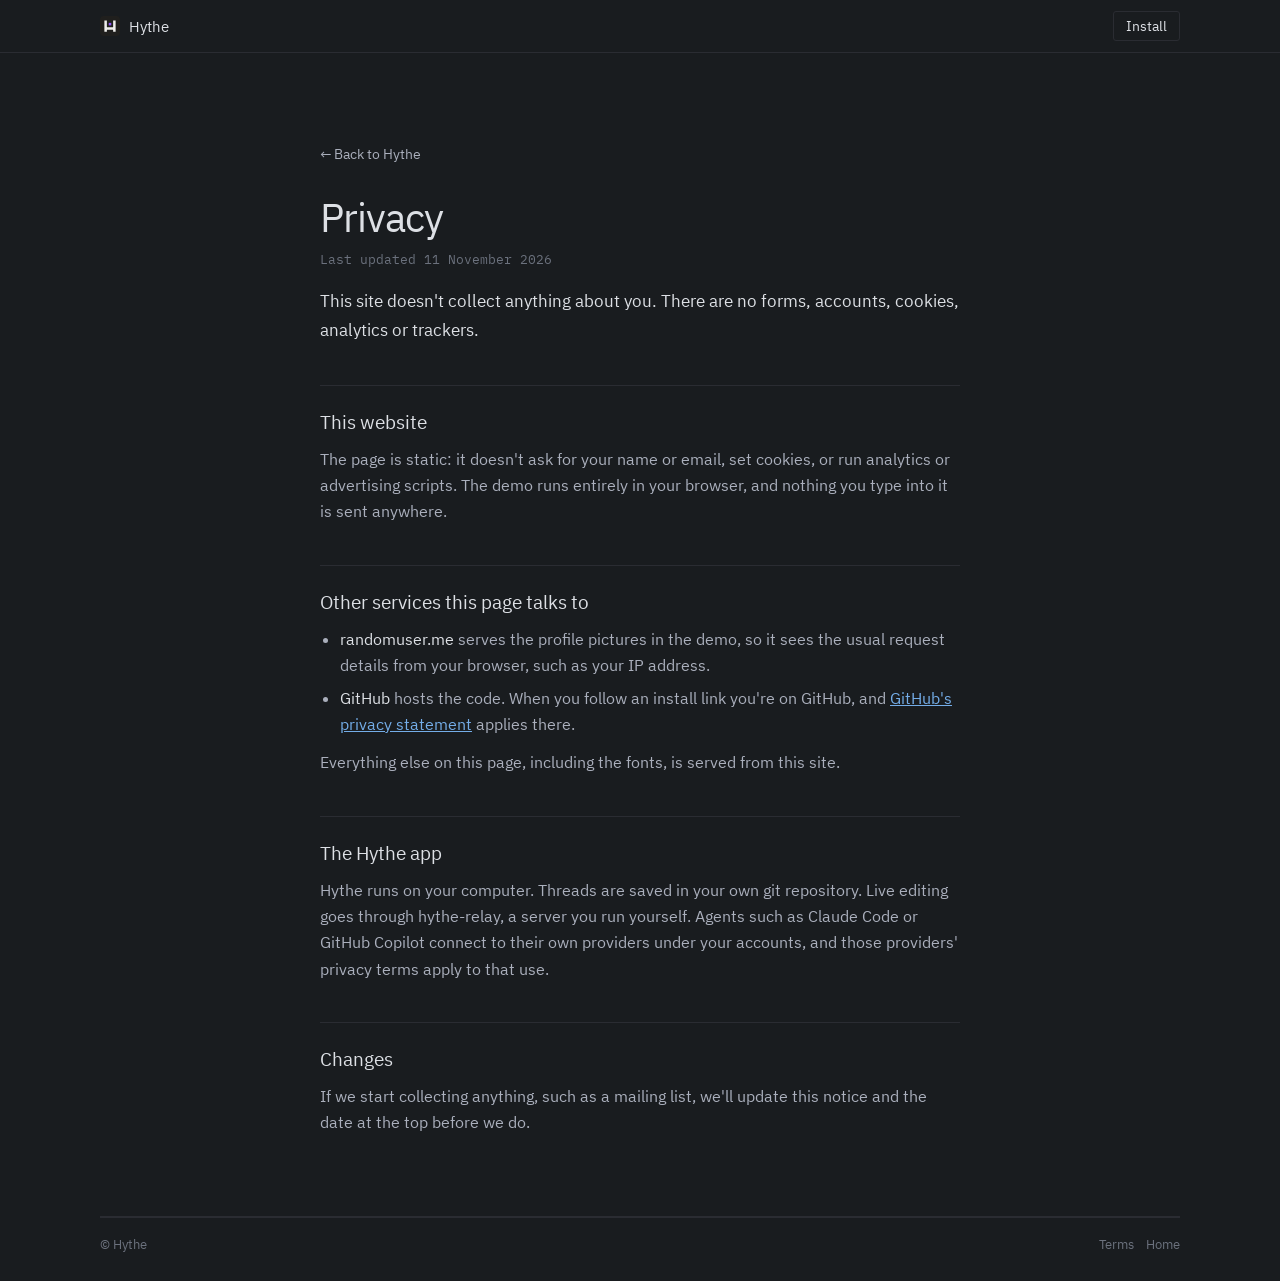
==== waitlist/privacy.html @ 98a684b7 "Redesign the Hythe site around installing from GitHub Replace the waitlist with an install card: thr" ====
<!doctype html>
<!-- DRAFT: plain-language privacy notice. Have it reviewed before launch. -->
<html lang="en">
<head>
<meta charset="utf-8">
<meta name="viewport" content="width=device-width, initial-scale=1, viewport-fit=cover">
<title>Privacy · Hythe</title>
<meta name="theme-color" content="#191c1f">
<link rel="icon" href="logo.svg" type="image/svg+xml">
<link rel="stylesheet" href="style.css">
</head>
<body>
<nav class="nav">
  <div class="wrap navin">
    <a class="brand" href="index.html"><img src="logo.svg" alt="" width="20" height="20"><span>Hythe</span></a>
    <span class="grow"></span>
    <a class="navjoin" href="index.html#install">Install</a>
  </div>
</nav>

<main class="legal wrap">
  <a class="back" href="index.html">← Back to Hythe</a>
  <h1>Privacy</h1>
  <p class="upd">Last updated 11 November 2026</p>
  <p class="lede2">This site doesn't collect anything about you. There are no forms, accounts, cookies, analytics or trackers.</p>

  <h2>This website</h2>
  <p>The page is static: it doesn't ask for your name or email, set cookies, or run analytics or advertising scripts. The demo runs entirely in your browser, and nothing you type into it is sent anywhere.</p>

  <h2>Other services this page talks to</h2>
  <ul>
    <li><strong>randomuser.me</strong> serves the profile pictures in the demo, so it sees the usual request details from your browser, such as your IP address.</li>
    <li><strong>GitHub</strong> hosts the code. When you follow an install link you're on GitHub, and <a href="https://docs.github.com/site-policy/privacy-policies/github-general-privacy-statement" target="_blank" rel="noopener noreferrer">GitHub's privacy statement</a> applies there.</li>
  </ul>
  <p>Everything else on this page, including the fonts, is served from this site.</p>

  <h2>The Hythe app</h2>
  <p>Hythe runs on your computer. Threads are saved in your own git repository. Live editing goes through hythe-relay, a server you run yourself. Agents such as Claude Code or GitHub Copilot connect to their own providers under your accounts, and those providers' privacy terms apply to that use.</p>

  <h2>Changes</h2>
  <p>If we start collecting anything, such as a mailing list, we'll update this notice and the date at the top before we do.</p>
</main>

<footer class="site-foot wrap">
  <div class="fbase"><span>© Hythe</span><span class="grow"></span><a href="terms.html">Terms</a><a href="index.html">Home</a></div>
</footer>
</body>
</html>
---- waitlist/style.css ----
/* Hythe waitlist. Colours come from the editor's theme (src/theme.rs); purple is the logo's.
   Flat on purpose: 1px borders, no shadows, blur, gradients or glows. */
@font-face{font-family:"IBM Plex Sans";src:url(fonts/IBMPlexSans-Regular.ttf) format("truetype");font-display:swap}
@font-face{font-family:"IBM Plex Mono";src:url(fonts/IBMPlexMono-Regular.ttf) format("truetype");font-display:swap}
:root{
  --page:#191c1f;      /* editor background: the whole page sits on it */
  --panel:#202327;     /* sidebar */
  --card:#16191b;      /* code and diff cards */
  --border:#2a2c32; --hover:#26292e; --selected:#2d2f35;
  --text:#dde0e5; --dim:#aaafbc; --faint:#6b717d; --gutter:#5d6370;
  --brand:#8f57f6;     /* the square in the logo */
  --brand-btn:#7444e0; --brand-btn-hover:#8152ec;
  --accent:#74ade8;    /* links and @mentions, as in the editor */
  --added:#a1c181; --removed:#d07277; --added-bg:#202e25; --removed-bg:#361e23;
  --comment:#b58be2; --comment-bg:#383246; --claude:#e08a5c; --copilot:#9b86e8;
  --sans:"IBM Plex Sans",system-ui,-apple-system,"Segoe UI",sans-serif;
  --mono:"IBM Plex Mono",ui-monospace,Consolas,monospace;
  --gut:clamp(16px,4vw,40px);
}
*{box-sizing:border-box;margin:0}
html{color-scheme:dark;scroll-behavior:smooth;scroll-padding-top:72px}
body{background:var(--page);color:var(--text);font-family:var(--sans);-webkit-font-smoothing:antialiased;overflow-x:hidden}
button,input{font:inherit;color:inherit}
a{color:inherit}
:focus-visible{outline:1px solid var(--brand);outline-offset:2px}
.grow{flex:1}
.faint{color:var(--faint)}
.wrap{width:100%;max-width:1160px;margin:0 auto;padding-left:var(--gut);padding-right:var(--gut)}
.sr{position:absolute;width:1px;height:1px;overflow:hidden;clip:rect(0 0 0 0)}

/* ---------- nav ---------- */
.nav{position:sticky;top:0;z-index:20;background:var(--page);border-bottom:1px solid var(--border)}
.navin{display:flex;align-items:center;gap:24px;height:52px}
.navin a{text-decoration:none;font-size:14px;color:var(--dim);transition:color .15s}
.navin a:hover{color:var(--text)}
.brand{display:flex;align-items:center;gap:9px;color:var(--text)!important;font-size:15px!important}
.brand img{display:block;border-radius:4px}
.navjoin{color:var(--text)!important;border:1px solid var(--border);border-radius:3px;padding:5px 12px;transition:border-color .15s}
.navjoin:hover{border-color:var(--brand)}

/* ---------- hero: pitch left, signup thread right ---------- */
.hero{display:grid;grid-template-columns:minmax(0,1.15fr) minmax(0,.85fr);gap:clamp(32px,6vw,80px);align-items:center;
  padding-top:clamp(64px,12vh,128px);padding-bottom:clamp(64px,10vh,112px)}
.status{display:flex;align-items:center;gap:9px;font:12px var(--mono);color:var(--dim);margin-bottom:24px}
.sq{width:8px;height:8px;background:var(--brand)}
.headline{font-weight:400;font-size:clamp(38px,5.2vw,64px);line-height:1.04;letter-spacing:-.035em;max-width:13ch;text-wrap:balance}
.sub{margin-top:24px;color:var(--dim);font-size:17px;line-height:1.6;max-width:46ch}

.join{background:var(--page);border:1px solid var(--border);border-radius:6px;overflow:hidden}
.jhdr{display:flex;align-items:center;height:38px;padding:0 14px;border-bottom:1px solid var(--border);font-size:13px;background:var(--panel)}
.jhdr::before{content:"#";color:var(--faint);margin-right:6px;font-family:var(--mono)}
.jcount{font:12px var(--mono);color:var(--faint)}
.jfeed{padding:16px 14px 18px;display:flex;flex-direction:column;gap:14px}
.jfeed .m{display:flex;gap:10px;line-height:1.55;font-size:14px}
.jfeed .who{display:block;font-weight:400;font-size:12.5px;color:var(--dim);margin-bottom:1px}
.jfeed .m.err p{color:var(--removed)}
.jfeed .m.ok p{color:var(--text)}
.logoav{width:22px;height:22px;border-radius:4px}
.jcomposer{display:flex;align-items:center;gap:10px;padding:8px 8px 8px 14px;border-top:1px solid var(--border)}
.jcomposer input{flex:1;min-width:0;background:none;border:0;outline:0;font-size:16px;height:36px}
.jcomposer:focus-within{background:var(--card)}
#btn{flex:none;border:0;border-radius:3px;height:34px;padding:0 16px;background:var(--brand-btn);color:#fff;font-size:14px;cursor:pointer;transition:background-color .15s}
#btn:hover{background:var(--brand-btn-hover)}
#btn:disabled{opacity:.6;cursor:progress}
.jnote{padding:9px 14px;border-top:1px solid var(--border);font-size:12.5px;color:var(--faint)}
.join.done .jcomposer,.join.done .jnote{display:none}
::placeholder{color:var(--faint)}

/* ---------- section scaffolding ---------- */
.block{padding-top:clamp(72px,11vh,120px)}
.bhead h2{font-weight:400;font-size:clamp(24px,2.6vw,30px);letter-spacing:-.02em;line-height:1.2}
.bhead p{margin-top:10px;color:var(--dim);font-size:15px;line-height:1.6;max-width:48ch}
#demo .bhead{display:flex;align-items:baseline;gap:20px;margin-bottom:20px}
#demo .bhead p{margin-top:0;max-width:none}
.split{display:grid;grid-template-columns:260px minmax(0,1fr);gap:clamp(32px,6vw,80px);align-items:start}
.split .bhead{position:sticky;top:84px}

/* ---------- demo frame: tab bar on top, window, caption ---------- */
.frame{border:1px solid var(--border);border-radius:6px;overflow:hidden;background:var(--page)}
.tabs{display:flex;background:var(--card);border-bottom:1px solid var(--border);overflow-x:auto;scrollbar-width:none}
.tabs::-webkit-scrollbar{display:none}
.tabs button{flex:none;display:flex;align-items:center;gap:8px;height:38px;padding:0 16px;border:0;border-right:1px solid var(--border);background:none;color:var(--faint);font-size:13px;cursor:pointer;position:relative;transition:color .15s,background-color .15s}
.tabs button .ic{width:13px;height:13px}
.tabs button:hover{color:var(--text)}
.tabs button.on{background:var(--page);color:var(--text)}
.tabs button.on::before{content:"";position:absolute;left:0;right:0;top:0;height:1px;background:var(--brand)}
.tabs button.on::after{content:"";position:absolute;left:0;right:0;bottom:-1px;height:1px;background:var(--page)}
.caption{border-top:1px solid var(--border);padding:11px 16px;font-size:13.5px;color:var(--dim);line-height:1.5}
.caption b{font-weight:400;color:var(--text)}

/* ---------- the Hythe window ---------- */
.app{position:relative;height:clamp(520px,70vh,660px);display:flex;background:var(--page);font-size:13px}
.hdr{flex:none;height:36px;display:flex;align-items:center;gap:2px;padding:0 8px;border-bottom:1px solid var(--border)}
.ic{flex:none;width:14px;height:14px;display:inline-block;background:currentColor;-webkit-mask:var(--m) center/contain no-repeat;mask:var(--m) center/contain no-repeat}
.ib{flex:none;display:inline-flex;align-items:center;gap:5px;border:0;background:none;color:var(--dim);padding:5px;border-radius:3px;cursor:pointer;font-size:12.5px;line-height:1;transition:background-color .15s,color .15s}
.ib:hover{background:var(--hover);color:var(--text)}
.ib.on{background:var(--selected);color:var(--text)}
.ib .ic[data-i=min],.ib .ic[data-i=max],.ib .ic[data-i=close]{width:12px;height:12px}
.av{flex:none;width:20px;height:20px;border-radius:50%;display:inline-grid;place-items:center;font:10px var(--sans);color:#fff}
.u1{background:#9b5de5}.u2{background:#e8553e}.u3{background:#2f9e8f}
.ag{background:none;border:1.5px solid currentColor}
.ag.claude{color:var(--claude)}.ag.copilot{color:var(--copilot)}
.ag .ic{width:10px;height:10px}

.side{flex:none;width:230px;display:flex;flex-direction:column;min-height:0;background:var(--panel);border-right:1px solid var(--border)}
.side .hdr{border-bottom:0}
.list{flex:1;min-height:0;overflow-y:auto;scrollbar-width:none;padding:0 6px 6px}
.list::-webkit-scrollbar{display:none}
.sh{display:flex;align-items:center;font-size:11.5px;color:var(--faint);padding:10px 6px 4px}
.sh .ib{padding:2px}
.row{display:flex;align-items:center;gap:8px;width:100%;border:0;background:none;text-align:left;padding:5px 6px;border-radius:3px;white-space:nowrap;overflow:hidden;color:var(--text);font-size:13px;cursor:pointer}
.row .ic{width:12px;height:12px;color:var(--dim)}
.row.in{padding-left:24px}.row.in2{padding-left:42px}
.row.dim{color:var(--dim)}
.row:hover{background:var(--hover)}
.row.on{background:var(--selected)}
.row .busy{width:6px;height:6px;border-radius:50%;background:var(--accent);margin-left:auto;flex:none}
.acct{flex:none;height:38px;display:flex;align-items:center;gap:8px;padding:0 12px;border:0;border-top:1px solid var(--border);background:none;cursor:pointer;font-size:13px;text-align:left}
.acct:hover{background:var(--hover)}
.acct .ic{width:12px;height:12px;color:var(--dim)}

.col{flex:1 1 0;display:flex;flex-direction:column;min-width:0;min-height:0}
.thread+.editor{border-left:1px solid var(--border)}
.ttl{white-space:nowrap;overflow:hidden;text-overflow:ellipsis;padding-left:4px;font-size:13px}
.avs{display:flex;margin-right:4px}.avs .av{width:18px;height:18px;margin-left:-5px;border:2px solid var(--page);box-sizing:content-box}
.feed{flex:1;min-height:0;overflow-y:auto;padding:10px 12px;display:flex;flex-direction:column;gap:14px}
.feed .m{display:flex;gap:10px;line-height:1.55;animation:rise .3s both}
.m .body{min-width:0;flex:1}
.m p+p{margin-top:6px}
.m code{font:12px var(--mono);color:var(--dim)}
.mi{flex:none;display:flex;gap:2px;opacity:0;transition:opacity .15s}
.m:hover .mi,.m:focus-within .mi{opacity:1}
.mi .ib{padding:3px}.mi .ic{width:11px;height:11px}
.at{color:var(--accent)}
.hint{margin:auto;text-align:center;color:var(--faint);font-size:13px;line-height:1.6}
.mark{background:var(--comment-bg);border:0;border-bottom:1px solid var(--comment);color:inherit;font:inherit;padding:0 1px;cursor:pointer;border-radius:2px}
.mark:hover{background:#443c57}
.fold{display:inline-flex;align-items:center;gap:5px;margin-top:6px;font-size:12px;color:var(--comment);background:none;border:0;padding:0;cursor:pointer}
.fold .ic{width:11px;height:11px;transition:transform .2s}
.fold.open .ic{transform:rotate(90deg)}
.quote{margin-top:6px;border-left:2px solid var(--comment);background:var(--card);padding:7px 10px;font-size:12.5px}
.quote[hidden]{display:none}
.quote q{display:block;color:var(--faint);font-size:12px;margin-bottom:5px;quotes:none}
.quote .who{display:flex;align-items:center;gap:6px;color:var(--dim);font-size:12px;margin:6px 0 2px}
.quote .who:first-of-type{margin-top:0}
.quote .who .av{width:14px;height:14px;font-size:8px}
.reply{display:flex;margin-top:7px;border-top:1px solid var(--border);padding-top:6px}
.reply input{flex:1;font-size:12.5px;background:none;border:0;outline:0}
.card{margin-top:8px;border:1px solid var(--border);border-radius:3px;overflow:hidden;background:var(--card);font:12px/1.6 var(--mono)}
.card .ch{display:flex;align-items:center;gap:8px;padding:5px 8px;font:12px var(--sans);color:var(--dim);border-bottom:1px solid var(--border)}
.card .ch b{font-weight:400;color:var(--text)}
.card .l{padding:0 8px;white-space:pre;overflow:hidden;text-overflow:ellipsis}
.l.add{background:var(--added-bg);color:var(--added)}.l.del{background:var(--removed-bg);color:var(--removed)}
.acts{margin-left:auto;display:flex;gap:4px}
.acts button{border:1px solid var(--border);background:var(--page);color:var(--text);border-radius:3px;padding:2px 9px;font-size:11.5px;cursor:pointer}
.acts button:hover{background:var(--hover)}
.acts button.yes{border-color:var(--accent);color:var(--accent)}
.state{margin-left:auto;font-size:11.5px}.state.ok{color:var(--added)}.state.no{color:var(--removed)}
.typing{display:inline-flex;gap:3px;padding-top:8px}
.typing i{width:5px;height:5px;border-radius:50%;background:var(--faint);animation:bounce 1s infinite}
.typing i:nth-child(2){animation-delay:.15s}.typing i:nth-child(3){animation-delay:.3s}
.composer{flex:none;display:flex;align-items:center;gap:6px;padding:8px 10px;border-top:1px solid var(--border)}
.composer input{flex:1;min-width:0;font-size:13px;padding:0 4px;background:none;border:0;outline:0}
.foot-bar{flex:none;height:34px;display:flex;align-items:center;gap:6px;padding:0 6px 0 12px;border-top:1px solid var(--border);font-size:12px;color:var(--dim)}
.foot-bar>.ic{width:13px;height:13px}
.foot-bar .ib{padding:4px}.foot-bar .ib .ic{width:13px;height:13px}
.add{color:var(--added)}.del{color:var(--removed)}

.tab{display:flex;align-items:center;gap:6px;white-space:nowrap;padding-left:4px;font-size:13px}
.tab .n{color:var(--accent);font-size:12px}
.esub{flex:none;display:flex;align-items:center;gap:6px;height:30px;padding:0 12px;font-size:12px;color:var(--dim);border-bottom:1px solid var(--border)}
.esub:empty{display:none}
.code{flex:1;min-height:0;overflow-y:auto;overflow-x:hidden;padding:8px 0;font:12.5px/1.7 var(--mono);color:var(--text);position:relative;cursor:text}
.ln{display:flex;white-space:pre;position:relative}
.ln .g{flex:none;width:40px;padding-right:12px;text-align:right;color:var(--gutter);user-select:none}
.ln.add{background:var(--added-bg)}.ln.del{background:var(--removed-bg)}
.ln.add .t{color:var(--added)}.ln.del .t{color:var(--removed)}
.k{color:#b477cf}.s{color:#a1c181}.f{color:#74ade8}.c{color:#6b717d;font-style:italic}.n{color:#d19a66}.ty{color:#dfc184}
.cur{position:absolute;top:0;width:2px;height:1.7em;transition:top .5s cubic-bezier(.3,.7,.2,1),left .5s cubic-bezier(.3,.7,.2,1);pointer-events:none}
.cur::after{content:attr(data-n);position:absolute;bottom:100%;left:0;font:10px var(--sans);color:#111;padding:0 5px;border-radius:2px 2px 2px 0;white-space:nowrap}
.cur.a{background:#3fb8a9}.cur.a::after{background:#3fb8a9}
.cur.b{background:#ff6b4a}.cur.b::after{background:#ff6b4a}
.cur.me{background:#c77bf0;animation:blink 1.1s steps(1) infinite}.cur.me::after{background:#c77bf0}
.term{flex:none;height:46%;border-top:1px solid var(--border);background:var(--card);padding:8px 12px;font:12.5px/1.6 var(--mono);color:var(--dim);overflow-y:auto;cursor:text}
.term[hidden]{display:none}
.term pre{font:inherit;white-space:pre-wrap;margin:0}
.term .p{color:var(--accent)}.term .o{color:var(--added)}.term .e{color:var(--removed)}
.term form{display:flex;gap:8px}.term input{flex:1;font:inherit;color:var(--text);background:none;border:0;outline:0}

.code.panel{font:13px/1.4 var(--sans);padding:0;cursor:default}
.hist{padding:10px 12px;display:flex;flex-direction:column;gap:7px}
.hb{display:flex;align-items:center;gap:6px}
.hb .ic{width:13px;height:13px;color:var(--dim)}
.hl{display:flex;gap:4px;margin-left:-6px}
.hl .ib{font-size:12.5px;padding:4px 6px}
.cmsg{width:100%;background:var(--card);border:1px solid var(--border);border-radius:3px;padding:7px 9px;font-size:12.5px;outline:0}
.cmsg:focus{border-color:var(--accent)}
.cbtn{width:100%;border:0;background:none;font-size:12.5px;padding:7px;border-radius:3px;cursor:pointer}
.cbtn:hover{background:var(--hover)}
.cbtn:disabled{color:var(--added);cursor:default;background:none}
.hs{display:flex;align-items:center;font-size:11.5px;color:var(--faint);padding-top:6px}
.fr{display:flex;align-items:center;gap:7px;font-size:12.5px;padding:3px 0;white-space:nowrap;overflow:hidden}
.fr .sm{font-size:11px}
.st{font:11px var(--mono);width:10px}.st.U{color:var(--added)}.st.M{color:#dfc184}
.cm{display:flex;gap:9px;margin-top:4px}
.cc{flex:1;min-width:0;text-align:left;border:1px solid var(--border);background:var(--card);border-radius:3px;padding:8px 10px;cursor:pointer;display:flex;flex-direction:column;gap:4px}
.cc:hover{border-color:var(--selected);background:var(--hover)}
.cc b{font-weight:400;font-size:13px}
.cc>span{color:var(--dim);font-size:12px}
.cc .hash{font:11px var(--mono);color:var(--accent)}
.cc .cfiles{display:none;border-top:1px solid var(--border);margin-top:4px;padding-top:4px}
.cc.open .cfiles{display:block}

.pop{position:absolute;z-index:5;min-width:200px;background:var(--panel);border:1px solid var(--border);border-radius:4px;padding:4px}
.pop[hidden]{display:none}
.pop button{display:flex;align-items:center;gap:8px;width:100%;border:0;background:none;text-align:left;padding:6px 8px;border-radius:3px;font-size:13px;cursor:pointer}
.pop button:hover,.pop button.hi{background:var(--hover)}
.pop button .ic{width:12px;height:12px;color:var(--dim)}
.pop button kbd{margin-left:auto;font:11px var(--mono);color:var(--faint)}
.pop input{width:100%;padding:7px 8px;font-size:13px;border:0;border-bottom:1px solid var(--border);margin-bottom:4px;background:none;outline:0}
.pop .empty{padding:8px;color:var(--faint);font-size:12.5px}
.toast{position:absolute;left:50%;bottom:48px;z-index:6;transform:translate(-50%,6px);opacity:0;pointer-events:none;background:var(--selected);border:1px solid var(--border);color:var(--text);font-size:12.5px;padding:7px 12px;border-radius:4px;transition:opacity .2s,transform .2s;white-space:nowrap;max-width:90%;overflow:hidden;text-overflow:ellipsis}
.toast.show{opacity:1;transform:translate(-50%,0)}

.app.ns .side{display:none}
.app:not(.ns) #sideOpen{display:none}
.app.nt .thread{display:none}
.app.ne .editor{display:none}
.app.nt .editor{border-left:0}

.feed,.code,.term{scrollbar-width:thin;scrollbar-color:var(--selected) transparent}
.feed::-webkit-scrollbar,.code::-webkit-scrollbar,.term::-webkit-scrollbar{width:4px}
.feed::-webkit-scrollbar-thumb,.code::-webkit-scrollbar-thumb,.term::-webkit-scrollbar-thumb{background:var(--selected)}

/* ---------- what's different ---------- */
.flist{border-top:1px solid var(--border)}
.fitem{display:grid;grid-template-columns:20px minmax(0,1fr) auto;gap:16px;align-items:start;padding:22px 0;border-bottom:1px solid var(--border)}
.fitem>.ic{width:16px;height:16px;color:var(--brand);margin-top:3px}
.fitem h3{font-weight:400;font-size:17px;letter-spacing:-.01em}
.fitem p{margin-top:5px;color:var(--dim);font-size:14.5px;line-height:1.6;max-width:56ch}
.open{display:inline-flex;align-items:center;gap:6px;margin-top:1px;border:1px solid var(--border);background:none;border-radius:3px;padding:6px 11px;font-size:13px;color:var(--dim);cursor:pointer;white-space:nowrap;transition:border-color .15s,color .15s}
.open:hover{border-color:var(--brand);color:var(--text)}
.open .ic{width:12px;height:12px}

/* ---------- built on: plain list of projects ---------- */
.deps{border:1px solid var(--border);border-radius:6px;overflow:hidden}
.dh{padding:10px 16px;font-size:12.5px;color:var(--faint);background:var(--card);border-bottom:1px solid var(--border)}
.dh+.dep{border-top:0}
.dep{display:grid;grid-template-columns:minmax(0,1fr) auto 16px;gap:16px;align-items:center;padding:13px 16px;text-decoration:none;font-size:15px;transition:background-color .15s}
.dep+.dep{border-top:1px solid var(--border)}
.dep:hover{background:var(--hover)}
.dep .k2{color:var(--text)}
.dep .eq{color:var(--faint)}
.dep .v{color:var(--added)}
.dep .r{font-size:13.5px;color:var(--dim)}
.dep .go{width:12px;height:12px;color:var(--faint);transition:color .15s}
.dep:hover .go{color:var(--brand)}
.deps .dh.also{border-top:1px solid var(--border)}

/* ---------- closing ---------- */
.close{display:flex;align-items:center;gap:24px;margin-top:clamp(72px,11vh,120px);padding-top:56px;padding-bottom:56px;border-top:1px solid var(--border)}
.close h2{font-weight:400;font-size:clamp(24px,3vw,34px);letter-spacing:-.02em;flex:1}
.closebtn{flex:none;text-decoration:none;background:var(--brand-btn);color:#fff;border-radius:3px;padding:11px 20px;font-size:15px;transition:background-color .15s}
.closebtn:hover{background:var(--brand-btn-hover)}
.foot{display:flex;align-items:center;gap:10px;border-top:1px solid var(--border);padding-top:20px;padding-bottom:28px;font-size:13px;color:var(--faint)}
.foot img{border-radius:3px}
.foot a{text-decoration:none;transition:color .15s}.foot a:hover{color:var(--text)}

/* ---------- responsive ---------- */
@media (max-width:1000px){
  .app:not(.so) .side{display:none}
  .app.so .side{position:absolute;inset:0 auto 0 0;z-index:4;border-right:1px solid var(--border)}
  .app:not(.so) #sideOpen{display:inline-flex}
  .app.so #sideOpen{display:none}
}
@media (max-width:860px){
  .hero{grid-template-columns:minmax(0,1fr);padding-top:48px}
  .split{grid-template-columns:minmax(0,1fr);gap:24px}
  .split .bhead{position:static}
  #demo .bhead{display:block}
  #demo .bhead p{margin-top:8px}
}
@media (max-width:680px){
  .navin a:not(.brand):not(.navjoin){display:none}
  .navin{gap:12px}
  .app{height:min(580px,76svh)}
  .app[data-focus=thread] .editor,.app[data-focus=editor] .thread{display:none}
  .app .thread+.editor{border-left:0}
  .share span{display:none}
  .side{width:82%}
  .fitem{grid-template-columns:20px minmax(0,1fr)}
  .fitem .open{grid-column:2;justify-self:start}
  .dep{grid-template-columns:minmax(0,1fr) 16px}
  .dep .r{display:none}
  .close{flex-direction:column;align-items:flex-start}
  .tabs button{padding:0 13px}
}

@keyframes rise{from{opacity:0;transform:translateY(6px)}to{opacity:1;transform:none}}
@keyframes blink{50%{opacity:0}}
@keyframes bounce{40%{transform:translateY(-3px)}}
@media (prefers-reduced-motion:reduce){*{animation:none!important;transition:none!important}html{scroll-behavior:auto}}

/* ---------- icons (stroke SVGs used as masks) ---------- */
[data-i=menu]{--m:url("data:image/svg+xml,%3Csvg xmlns='http://www.w3.org/2000/svg' viewBox='0 0 24 24' fill='none' stroke='black' stroke-width='2' stroke-linecap='round'%3E%3Cpath d='M4 6h16M4 12h16M4 18h16'/%3E%3C/svg%3E")}
[data-i=sidebar]{--m:url("data:image/svg+xml,%3Csvg xmlns='http://www.w3.org/2000/svg' viewBox='0 0 24 24' fill='none' stroke='black' stroke-width='2'%3E%3Crect x='3' y='4' width='18' height='16' rx='2'/%3E%3Cpath d='M9 4v16'/%3E%3C/svg%3E")}
[data-i=search]{--m:url("data:image/svg+xml,%3Csvg xmlns='http://www.w3.org/2000/svg' viewBox='0 0 24 24' fill='none' stroke='black' stroke-width='2' stroke-linecap='round'%3E%3Ccircle cx='11' cy='11' r='6'/%3E%3Cpath d='M20 20l-4.5-4.5'/%3E%3C/svg%3E")}
[data-i=history]{--m:url("data:image/svg+xml,%3Csvg xmlns='http://www.w3.org/2000/svg' viewBox='0 0 24 24' fill='none' stroke='black' stroke-width='2' stroke-linecap='round'%3E%3Ccircle cx='12' cy='12' r='8'/%3E%3Cpath d='M12 8v4l3 2'/%3E%3C/svg%3E")}
[data-i=chev]{--m:url("data:image/svg+xml,%3Csvg xmlns='http://www.w3.org/2000/svg' viewBox='0 0 24 24' fill='none' stroke='black' stroke-width='2' stroke-linecap='round' stroke-linejoin='round'%3E%3Cpath d='M6 9l6 6 6-6'/%3E%3C/svg%3E")}
[data-i=chevr]{--m:url("data:image/svg+xml,%3Csvg xmlns='http://www.w3.org/2000/svg' viewBox='0 0 24 24' fill='none' stroke='black' stroke-width='2' stroke-linecap='round' stroke-linejoin='round'%3E%3Cpath d='M9 6l6 6-6 6'/%3E%3C/svg%3E")}
[data-i=eye]{--m:url("data:image/svg+xml,%3Csvg xmlns='http://www.w3.org/2000/svg' viewBox='0 0 24 24' fill='none' stroke='black' stroke-width='2'%3E%3Cpath d='M2 12s4-7 10-7 10 7 10 7-4 7-10 7S2 12 2 12z'/%3E%3Ccircle cx='12' cy='12' r='3'/%3E%3C/svg%3E")}
[data-i=share],[data-i=send]{--m:url("data:image/svg+xml,%3Csvg xmlns='http://www.w3.org/2000/svg' viewBox='0 0 24 24' fill='none' stroke='black' stroke-width='2' stroke-linejoin='round'%3E%3Cpath d='M21 3L10 14M21 3l-7 18-4-7-7-4z'/%3E%3C/svg%3E")}
[data-i=plus]{--m:url("data:image/svg+xml,%3Csvg xmlns='http://www.w3.org/2000/svg' viewBox='0 0 24 24' fill='none' stroke='black' stroke-width='2' stroke-linecap='round'%3E%3Cpath d='M12 5v14M5 12h14'/%3E%3C/svg%3E")}
[data-i=more]{--m:url("data:image/svg+xml,%3Csvg xmlns='http://www.w3.org/2000/svg' viewBox='0 0 24 24'%3E%3Ccircle cx='5' cy='12' r='1.8'/%3E%3Ccircle cx='12' cy='12' r='1.8'/%3E%3Ccircle cx='19' cy='12' r='1.8'/%3E%3C/svg%3E")}
[data-i=clip]{--m:url("data:image/svg+xml,%3Csvg xmlns='http://www.w3.org/2000/svg' viewBox='0 0 24 24' fill='none' stroke='black' stroke-width='2' stroke-linecap='round'%3E%3Cpath d='M20 11l-8 8a5 5 0 01-7-7l8.5-8.5a3.5 3.5 0 015 5L10 17a2 2 0 01-3-3l7-7'/%3E%3C/svg%3E")}
[data-i=folder]{--m:url("data:image/svg+xml,%3Csvg xmlns='http://www.w3.org/2000/svg' viewBox='0 0 24 24' fill='none' stroke='black' stroke-width='2' stroke-linejoin='round'%3E%3Cpath d='M3 7a2 2 0 012-2h4l2 2h8a2 2 0 012 2v8a2 2 0 01-2 2H5a2 2 0 01-2-2z'/%3E%3C/svg%3E")}
[data-i=file]{--m:url("data:image/svg+xml,%3Csvg xmlns='http://www.w3.org/2000/svg' viewBox='0 0 24 24' fill='none' stroke='black' stroke-width='2' stroke-linejoin='round'%3E%3Cpath d='M6 3h8l4 4v14H6z'/%3E%3Cpath d='M14 3v4h4'/%3E%3C/svg%3E")}
[data-i=term]{--m:url("data:image/svg+xml,%3Csvg xmlns='http://www.w3.org/2000/svg' viewBox='0 0 24 24' fill='none' stroke='black' stroke-width='2' stroke-linecap='round' stroke-linejoin='round'%3E%3Crect x='3' y='4' width='18' height='16' rx='2'/%3E%3Cpath d='M7 9l3 3-3 3M13 15h4'/%3E%3C/svg%3E")}
[data-i=chat],[data-i=comment]{--m:url("data:image/svg+xml,%3Csvg xmlns='http://www.w3.org/2000/svg' viewBox='0 0 24 24' fill='none' stroke='black' stroke-width='2' stroke-linejoin='round'%3E%3Cpath d='M4 5h16v11H9l-5 4z'/%3E%3C/svg%3E")}
[data-i=panel]{--m:url("data:image/svg+xml,%3Csvg xmlns='http://www.w3.org/2000/svg' viewBox='0 0 24 24' fill='none' stroke='black' stroke-width='2'%3E%3Crect x='3' y='4' width='18' height='16' rx='2'/%3E%3Cpath d='M15 4v16'/%3E%3C/svg%3E")}
[data-i=split]{--m:url("data:image/svg+xml,%3Csvg xmlns='http://www.w3.org/2000/svg' viewBox='0 0 24 24' fill='none' stroke='black' stroke-width='2'%3E%3Crect x='3' y='4' width='18' height='16' rx='2'/%3E%3Cpath d='M12 4v16'/%3E%3C/svg%3E")}
[data-i=sparkle]{--m:url("data:image/svg+xml,%3Csvg xmlns='http://www.w3.org/2000/svg' viewBox='0 0 24 24' fill='none' stroke='black' stroke-width='2' stroke-linejoin='round'%3E%3Cpath d='M12 3l2 7 7 2-7 2-2 7-2-7-7-2 7-2z'/%3E%3C/svg%3E")}
[data-i=min]{--m:url("data:image/svg+xml,%3Csvg xmlns='http://www.w3.org/2000/svg' viewBox='0 0 24 24' fill='none' stroke='black' stroke-width='2' stroke-linecap='round'%3E%3Cpath d='M5 12h14'/%3E%3C/svg%3E")}
[data-i=max]{--m:url("data:image/svg+xml,%3Csvg xmlns='http://www.w3.org/2000/svg' viewBox='0 0 24 24' fill='none' stroke='black' stroke-width='2' stroke-linecap='round' stroke-linejoin='round'%3E%3Cpath d='M14 4h6v6M10 20H4v-6M20 4l-7 7M4 20l7-7'/%3E%3C/svg%3E")}
[data-i=close]{--m:url("data:image/svg+xml,%3Csvg xmlns='http://www.w3.org/2000/svg' viewBox='0 0 24 24' fill='none' stroke='black' stroke-width='2' stroke-linecap='round'%3E%3Cpath d='M6 6l12 12M18 6L6 18'/%3E%3C/svg%3E")}
[data-i=branch]{--m:url("data:image/svg+xml,%3Csvg xmlns='http://www.w3.org/2000/svg' viewBox='0 0 24 24' fill='none' stroke='black' stroke-width='2' stroke-linecap='round'%3E%3Ccircle cx='6' cy='5' r='2'/%3E%3Ccircle cx='6' cy='19' r='2'/%3E%3Ccircle cx='18' cy='7' r='2'/%3E%3Cpath d='M6 7v10M18 9c0 5-6 4-11 8'/%3E%3C/svg%3E")}
[data-i=diff]{--m:url("data:image/svg+xml,%3Csvg xmlns='http://www.w3.org/2000/svg' viewBox='0 0 24 24' fill='none' stroke='black' stroke-width='2' stroke-linecap='round'%3E%3Cpath d='M12 4v8M8 8h8M8 18h8'/%3E%3C/svg%3E")}
[data-i=cursor]{--m:url("data:image/svg+xml,%3Csvg xmlns='http://www.w3.org/2000/svg' viewBox='0 0 24 24' fill='none' stroke='black' stroke-width='2' stroke-linejoin='round'%3E%3Cpath d='M5 3l14 8-6 2-2 6z'/%3E%3C/svg%3E")}
[data-i=arrow]{--m:url("data:image/svg+xml,%3Csvg xmlns='http://www.w3.org/2000/svg' viewBox='0 0 24 24' fill='none' stroke='black' stroke-width='2' stroke-linecap='round' stroke-linejoin='round'%3E%3Cpath d='M5 12h14M13 6l6 6-6 6'/%3E%3C/svg%3E")}
[data-i=out]{--m:url("data:image/svg+xml,%3Csvg xmlns='http://www.w3.org/2000/svg' viewBox='0 0 24 24' fill='none' stroke='black' stroke-width='2' stroke-linecap='round' stroke-linejoin='round'%3E%3Cpath d='M7 17L17 7M9 7h8v8'/%3E%3C/svg%3E")}

/* rules on the closing block and footer line up with the content column, not the gutters */
.close.wrap,.foot.wrap{width:calc(100% - 2 * var(--gut));max-width:calc(1160px - 2 * var(--gut));padding-left:0;padding-right:0}

/* stock profile pictures in the demo; the colour shows if a photo fails to load */
img.av{object-fit:cover;display:block}
[data-i=gear]{--m:url("data:image/svg+xml,%3Csvg xmlns='http://www.w3.org/2000/svg' viewBox='0 0 24 24' fill='none' stroke='black' stroke-width='2' stroke-linecap='round' stroke-linejoin='round'%3E%3Ccircle cx='12' cy='12' r='3'/%3E%3Cpath d='M12 2v3M12 19v3M4.9 4.9l2.1 2.1M17 17l2.1 2.1M2 12h3M19 12h3M4.9 19.1L7 17M17 7l2.1-2.1'/%3E%3C/svg%3E")}

/* tab bar: no vertical dividers (they could never line up with the window's columns below);
   the active tab is the purple top line plus the window's background running into it */
.tabs{padding:0 4px}
.tabs button{border-right:0}

/* ---------- agents: a bordered grid, three across ---------- */
.agents{display:grid;grid-template-columns:repeat(3,minmax(0,1fr));border:1px solid var(--border);border-radius:6px;overflow:hidden}
.agent{display:flex;flex-direction:column;gap:4px;padding:18px 16px;border-right:1px solid var(--border);border-bottom:1px solid var(--border)}
.agent:nth-child(3n){border-right:0}
.agent:nth-last-child(-n+3){border-bottom:0}
.agent .an{font-size:15px}
.agent code{font:12px var(--mono);color:var(--faint)}

/* ---------- questions ---------- */
.faq{border-top:1px solid var(--border)}
.faq details{border-bottom:1px solid var(--border)}
.faq summary{display:flex;align-items:center;gap:16px;padding:18px 0;font-size:16px;cursor:pointer;list-style:none;transition:color .15s}
.faq summary::-webkit-details-marker{display:none}
.faq summary:hover{color:#fff}
.faq summary .ic{margin-left:auto;width:14px;height:14px;color:var(--faint);transition:transform .2s}
.faq details[open] summary .ic{transform:rotate(45deg);color:var(--brand)}
.faq details p{padding:0 40px 20px 0;color:var(--dim);font-size:15px;line-height:1.65;max-width:62ch}

/* ---------- signup note link ---------- */
.jnote a{color:var(--dim);text-decoration:underline;text-underline-offset:2px}
.jnote a:hover{color:var(--text)}

/* ---------- footer ---------- */
.site-foot{width:calc(100% - 2 * var(--gut));max-width:calc(1160px - 2 * var(--gut));padding-left:0;padding-right:0;border-top:1px solid var(--border)}
.fcols{display:grid;grid-template-columns:minmax(0,2fr) repeat(3,minmax(0,1fr));gap:32px;padding:40px 0}
.fbrand{display:flex;flex-wrap:wrap;align-items:center;gap:10px;font-size:15px}
.fbrand img{border-radius:4px}
.fbrand p{flex-basis:100%;color:var(--faint);font-size:13.5px;line-height:1.5}
.fcol{display:flex;flex-direction:column;gap:9px;font-size:14px}
.fcol b{font-weight:400;font-size:12px;font-family:var(--mono);color:var(--faint);margin-bottom:3px}
.fcol a{text-decoration:none;color:var(--dim);transition:color .15s}
.fcol a:hover{color:var(--text)}
.fbase{display:flex;align-items:center;gap:12px;border-top:1px solid var(--border);padding:18px 0 28px;font-size:13px;color:var(--faint)}
.fbase a{text-decoration:none;transition:color .15s}.fbase a:hover{color:var(--text)}

/* ---------- legal pages ---------- */
.legal{max-width:720px;padding-top:clamp(56px,10vh,96px);padding-bottom:80px}
.legal .back{display:inline-flex;align-items:center;gap:6px;font-size:13.5px;color:var(--dim);text-decoration:none;margin-bottom:28px}
.legal .back:hover{color:var(--text)}
.legal h1{font-weight:400;font-size:clamp(30px,4vw,40px);letter-spacing:-.025em}
.legal .upd{margin-top:8px;font:12.5px var(--mono);color:var(--faint)}
.legal h2{font-weight:400;font-size:19px;margin-top:40px;padding-top:24px;border-top:1px solid var(--border)}
.legal p,.legal li{color:var(--dim);font-size:15.5px;line-height:1.7}
.legal p{margin-top:12px}
.legal ul{margin-top:12px;padding-left:20px}
.legal li+li{margin-top:6px}
.legal strong{font-weight:400;color:var(--text)}
.legal a{color:var(--accent)}
.legal .lede2{margin-top:20px;font-size:17px;color:var(--text)}

@media (max-width:860px){
  .agents{grid-template-columns:repeat(2,minmax(0,1fr))}
  .agent:nth-child(3n){border-right:1px solid var(--border)}
  .agent:nth-child(2n){border-right:0}
  .agent:nth-last-child(-n+3){border-bottom:1px solid var(--border)}
  .agent:last-child{border-bottom:0}
  .fcols{grid-template-columns:repeat(3,minmax(0,1fr))}
  .fbrand{grid-column:1/-1}
}
@media (max-width:480px){.fcols{grid-template-columns:repeat(2,minmax(0,1fr))}}

/* ---------- install card (hero, right) ---------- */
.install{background:var(--page);border:1px solid var(--border);border-radius:6px;overflow:hidden}
.ihdr{display:flex;align-items:center;gap:8px;height:38px;padding:0 8px 0 14px;border-bottom:1px solid var(--border);font-size:13px;background:var(--panel)}
.ihdr>.ic{width:13px;height:13px;color:var(--dim)}
.copy{display:inline-flex;align-items:center;gap:6px;border:0;background:none;color:var(--dim);font-size:12.5px;padding:5px 8px;border-radius:3px;cursor:pointer;transition:background-color .15s,color .15s}
.copy:hover{background:var(--hover);color:var(--text)}
.copy .ic{width:12px;height:12px}
.iintro{padding:14px 14px 12px;font-size:14px;line-height:1.55;color:var(--dim)}
.cmds{margin:0;padding:12px 14px;background:var(--card);border-top:1px solid var(--border);border-bottom:1px solid var(--border);font:13px/1.85 var(--mono);color:var(--text);white-space:pre-wrap;word-break:break-all}
.cmds .pr{color:var(--faint);user-select:none}
.iact{display:flex;align-items:center;gap:16px;padding:14px}
.ibtn{display:inline-flex;align-items:center;gap:8px;text-decoration:none;background:var(--brand-btn);color:#fff;border-radius:3px;padding:9px 16px;font-size:14px;transition:background-color .15s}
.ibtn:hover{background:var(--brand-btn-hover)}
.ibtn .ic{width:15px;height:15px}
.ilink{font-size:13.5px;color:var(--dim);text-underline-offset:3px;transition:color .15s}
.ilink:hover{color:var(--text)}
.inote{padding:0 14px 14px;font-size:12.5px;line-height:1.5;color:var(--faint)}
.closebtn{display:inline-flex;align-items:center;gap:8px}
[data-i=copy]{--m:url("data:image/svg+xml,%3Csvg xmlns='http://www.w3.org/2000/svg' viewBox='0 0 24 24' fill='none' stroke='black' stroke-width='2' stroke-linejoin='round'%3E%3Crect x='8' y='8' width='12' height='12' rx='2'/%3E%3Cpath d='M16 8V5a1 1 0 00-1-1H5a1 1 0 00-1 1v10a1 1 0 001 1h3'/%3E%3C/svg%3E")}
[data-i=github]{--m:url("data:image/svg+xml,%3Csvg xmlns='http://www.w3.org/2000/svg' viewBox='0 0 16 16'%3E%3Cpath d='M8 0C3.58 0 0 3.58 0 8c0 3.54 2.29 6.53 5.47 7.59.4.07.55-.17.55-.38 0-.19-.01-.82-.01-1.49-2.01.37-2.53-.49-2.69-.94-.09-.23-.48-.94-.82-1.13-.28-.15-.68-.52-.01-.53.63-.01 1.08.58 1.23.82.72 1.21 1.87.87 2.33.66.07-.52.28-.87.51-1.07-1.78-.2-3.64-.89-3.64-3.95 0-.87.31-1.59.82-2.15-.08-.2-.36-1.02.08-2.12 0 0 .67-.21 2.2.82.64-.18 1.32-.27 2-.27.68 0 1.36.09 2 .27 1.53-1.04 2.2-.82 2.2-.82.44 1.1.16 1.92.08 2.12.51.56.82 1.27.82 2.15 0 3.07-1.87 3.75-3.65 3.95.29.25.54.73.54 1.48 0 1.07-.01 1.93-.01 2.2 0 .21.15.46.55.38A8.01 8.01 0 0016 8c0-4.42-3.58-8-8-8z'/%3E%3C/svg%3E")}
.cmds{white-space:pre;word-break:normal;overflow-x:auto;scrollbar-width:thin;scrollbar-color:var(--selected) transparent;font-size:12.5px}
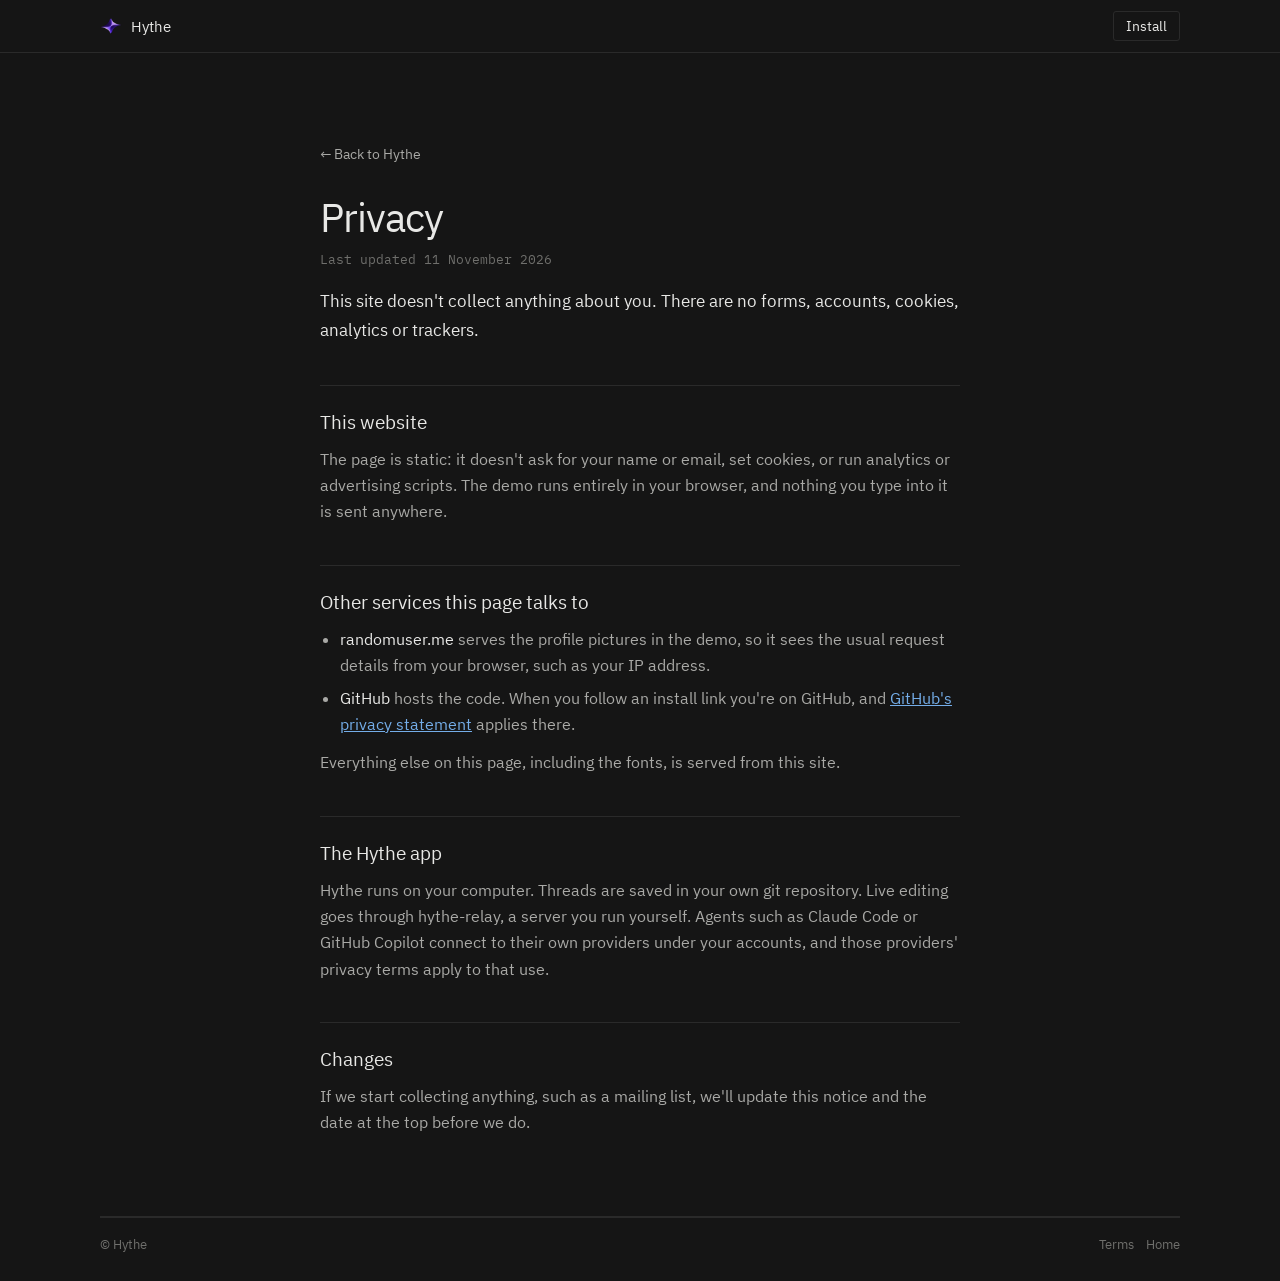
==== commit 471ec1d6: "Deploy the Hythe site to Vercel with the new star logo Replace the old logo with the purple star (lo" ====
--- a/waitlist/privacy.html
+++ b/waitlist/privacy.html
@@ -5,14 +5,14 @@
 <meta charset="utf-8">
 <meta name="viewport" content="width=device-width, initial-scale=1, viewport-fit=cover">
 <title>Privacy · Hythe</title>
-<meta name="theme-color" content="#191c1f">
-<link rel="icon" href="logo.svg" type="image/svg+xml">
+<meta name="theme-color" content="#151515">
+<link rel="icon" href="favicon.png" type="image/png">
 <link rel="stylesheet" href="style.css">
 </head>
 <body>
 <nav class="nav">
   <div class="wrap navin">
-    <a class="brand" href="index.html"><img src="logo.svg" alt="" width="20" height="20"><span>Hythe</span></a>
+    <a class="brand" href="index.html"><img src="logo.png" alt="" width="20" height="20"><span>Hythe</span></a>
     <span class="grow"></span>
     <a class="navjoin" href="index.html#install">Install</a>
   </div>
--- a/waitlist/style.css
+++ b/waitlist/style.css
@@ -423,3 +423,16 @@
 [data-i=copy]{--m:url("data:image/svg+xml,%3Csvg xmlns='http://www.w3.org/2000/svg' viewBox='0 0 24 24' fill='none' stroke='black' stroke-width='2' stroke-linejoin='round'%3E%3Crect x='8' y='8' width='12' height='12' rx='2'/%3E%3Cpath d='M16 8V5a1 1 0 00-1-1H5a1 1 0 00-1 1v10a1 1 0 001 1h3'/%3E%3C/svg%3E")}
 [data-i=github]{--m:url("data:image/svg+xml,%3Csvg xmlns='http://www.w3.org/2000/svg' viewBox='0 0 16 16'%3E%3Cpath d='M8 0C3.58 0 0 3.58 0 8c0 3.54 2.29 6.53 5.47 7.59.4.07.55-.17.55-.38 0-.19-.01-.82-.01-1.49-2.01.37-2.53-.49-2.69-.94-.09-.23-.48-.94-.82-1.13-.28-.15-.68-.52-.01-.53.63-.01 1.08.58 1.23.82.72 1.21 1.87.87 2.33.66.07-.52.28-.87.51-1.07-1.78-.2-3.64-.89-3.64-3.95 0-.87.31-1.59.82-2.15-.08-.2-.36-1.02.08-2.12 0 0 .67-.21 2.2.82.64-.18 1.32-.27 2-.27.68 0 1.36.09 2 .27 1.53-1.04 2.2-.82 2.2-.82.44 1.1.16 1.92.08 2.12.51.56.82 1.27.82 2.15 0 3.07-1.87 3.75-3.65 3.95.29.25.54.73.54 1.48 0 1.07-.01 1.93-.01 2.2 0 .21.15.46.55.38A8.01 8.01 0 0016 8c0-4.42-3.58-8-8-8z'/%3E%3C/svg%3E")}
 .cmds{white-space:pre;word-break:normal;overflow-x:auto;scrollbar-width:thin;scrollbar-color:var(--selected) transparent;font-size:12.5px}
+.fbrand{align-content:flex-start}
+
+/* the star logo has its own transparent shape: no rounded tile around it */
+.brand img,.fbrand img,.foot img{border-radius:0}
+.brand img{width:22px;height:22px}
+
+/* neutral charcoal instead of the editor's blue-grey, so the logo's purple is the only colour in the chrome */
+:root{
+  --page:#151515; --panel:#1c1c1c; --card:#111111;
+  --border:#2a2a2a; --hover:#232323; --selected:#2d2d2d;
+  --text:#e8e8e6; --dim:#a9a9a6; --faint:#6f6f6c; --gutter:#5c5c59;
+  --added-bg:#1d2a1f; --removed-bg:#331f1f;
+}
